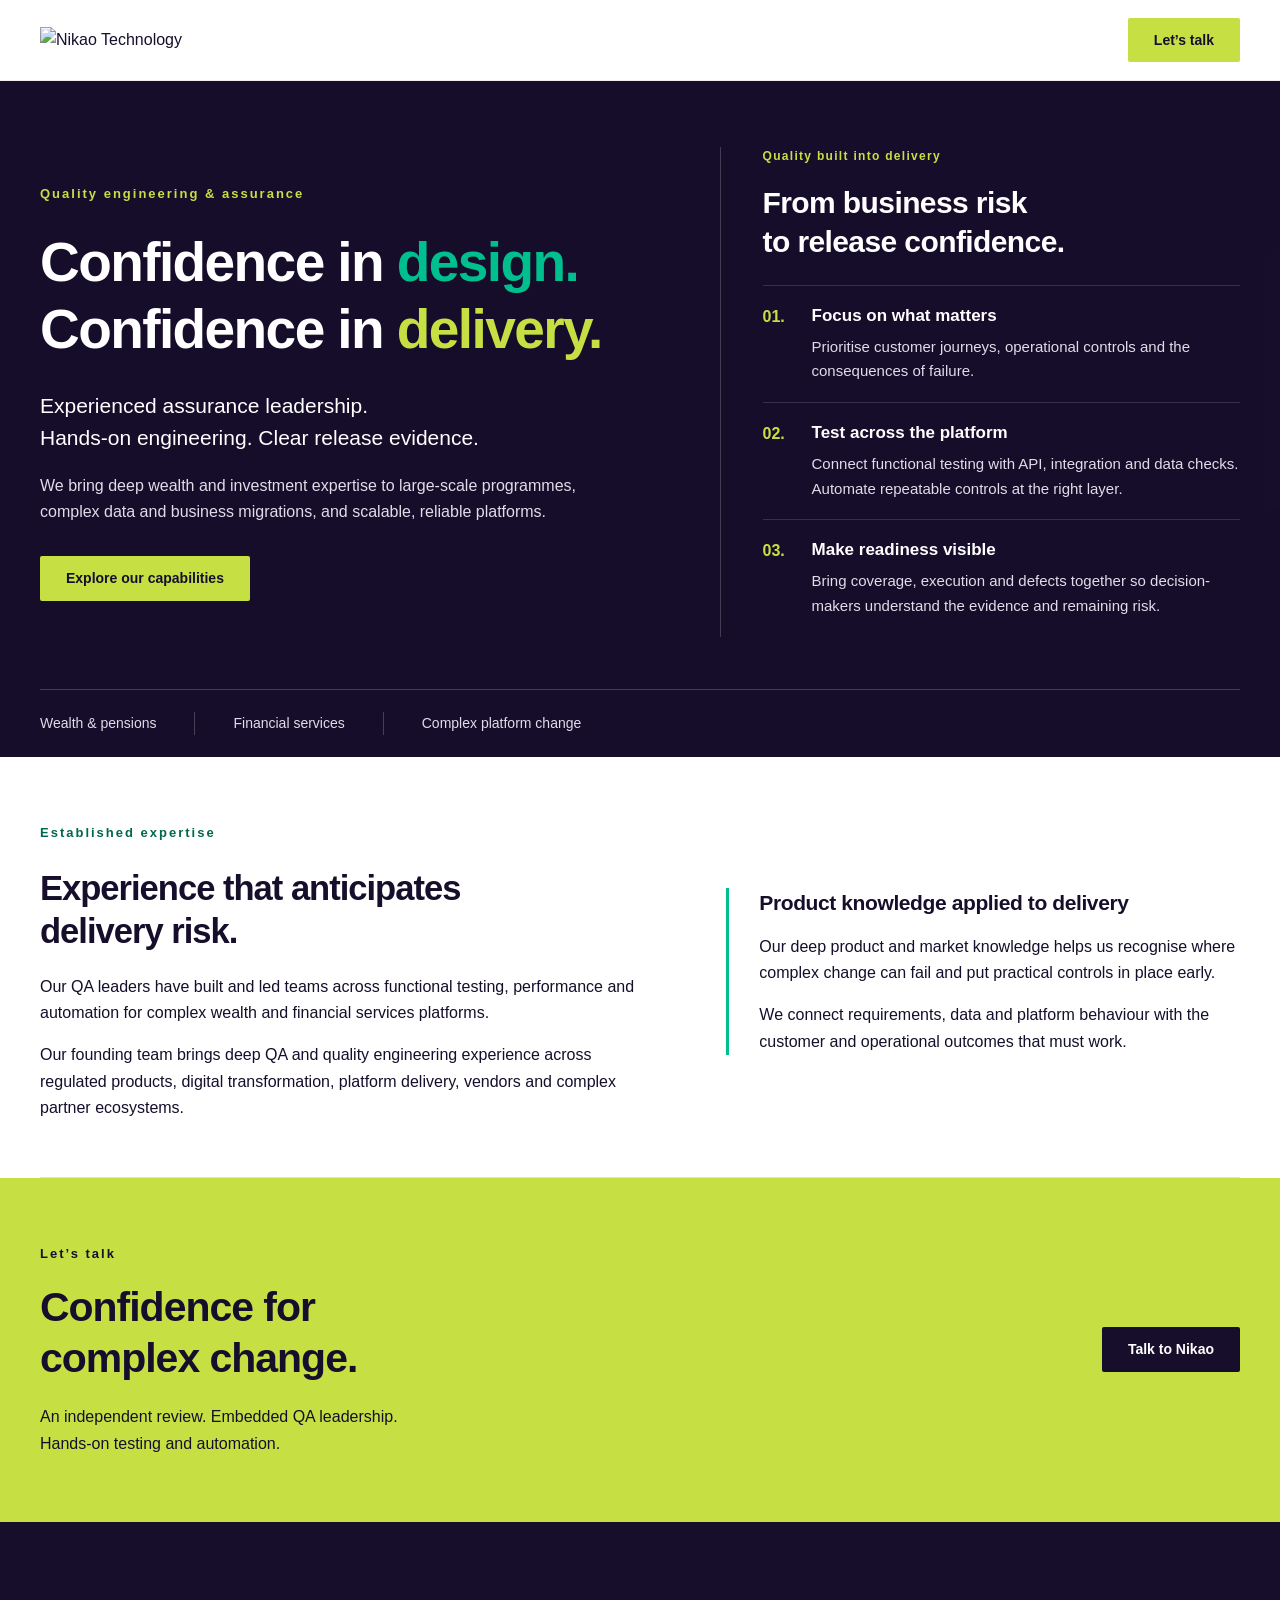
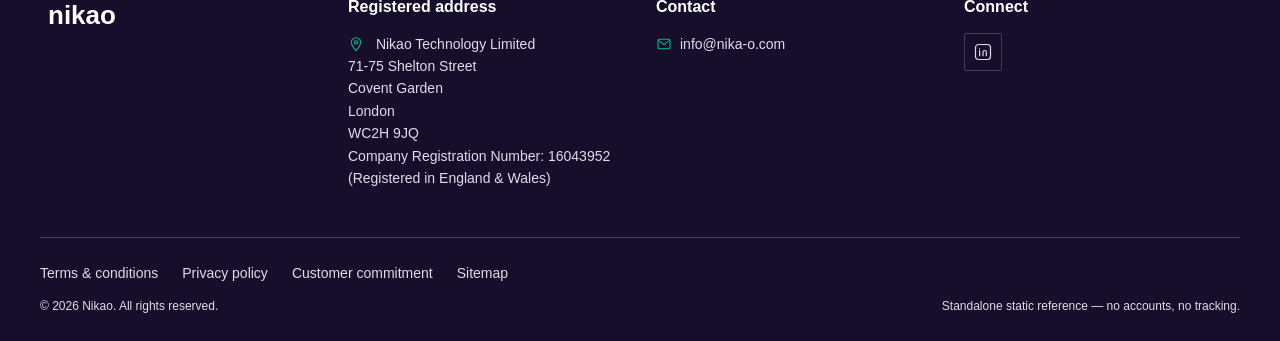
==== index.html @ b751957c "Merge founding-team-copy: reword the founding-team sentence Co-Authored-By: Claude Opus 5 (1M contex" ====
<!doctype html>
<html lang="en">
<head>
  <meta charset="utf-8">
  <meta name="viewport" content="width=device-width, initial-scale=1">
  <meta name="description" id="metaDescription" content="Hands-on quality engineering for complex change. Explore Nikao&rsquo;s assurance, testing, automation, integration and migration capabilities.">
  <title>Quality Engineering &amp; Assurance | Nikao Hub</title>
  <link rel="icon" type="image/svg+xml" href="data:image/svg+xml,%3Csvg xmlns='http://www.w3.org/2000/svg' viewBox='0 0 32 32'%3E%3Crect width='32' height='32' rx='5' fill='%23160e2b'/%3E%3Ctext x='7' y='24' font-size='27' font-family='sans-serif' font-weight='bold' fill='%23c6e044'%3En%3C/text%3E%3C/svg%3E">
  <link rel="stylesheet" href="styles.css">
</head>
<body>
  <a class="skip" href="#main">Skip to content</a>

  <header class="site-header">
    <div class="wrap header-inner">
      <a class="brand" href="#overview" data-nav-home aria-label="Nikao Hub home">
        <img src="assets/nikao-logo.svg" alt="Nikao Technology">
      </a>
      <div class="track-switcher" id="trackSwitcher" role="group" aria-label="Select a track"></div>
      <a class="button lime header-cta" href="https://nika-o.com/contact-us/" target="_blank" rel="noopener">Let&rsquo;s talk</a>
    </div>
  </header>

  <!-- PRIMARY TABS (purple, flows into the hero) -->
  <div class="tabbar tabbar-primary" id="primaryTabBar" hidden>
    <div class="wrap tabbar-scroll" id="primaryTabList" role="tablist" aria-label="Sections"></div>
  </div>

  <main id="main">

    <!-- ================= TESTING / OVERVIEW ================= -->
    <section class="tabpanel" id="panel-overview" role="tabpanel" aria-labelledby="tab-overview" data-track="testing" tabindex="-1">
      <div class="hero">
        <div class="wrap hero-grid">
          <div>
            <div class="eyebrow">Quality engineering &amp; assurance</div>
            <h1>Confidence in <span class="teal">design.</span><br>Confidence in <span class="green">delivery.</span></h1>
            <p class="lead">Experienced assurance leadership.<br>Hands-on engineering. Clear release evidence.</p>
            <p class="intro">We bring deep wealth and investment expertise to large-scale programmes, complex data and business migrations, and scalable, reliable platforms.</p>
            <button class="button lime" type="button" data-go-tab="capabilities">Explore our capabilities</button>
          </div>
          <aside class="hero-quality" aria-labelledby="quality-heading">
            <div class="eyebrow">Quality built into delivery</div>
            <h2 id="quality-heading">From business risk<br>to release confidence.</h2>
            <div class="quality-point">
              <span class="quality-number">01.</span>
              <div>
                <h3>Focus on what matters</h3>
                <p>Prioritise customer journeys, operational controls and the consequences of failure.</p>
              </div>
            </div>
            <div class="quality-point">
              <span class="quality-number">02.</span>
              <div>
                <h3>Test across the platform</h3>
                <p>Connect functional testing with API, integration and data checks. Automate repeatable controls at the right layer.</p>
              </div>
            </div>
            <div class="quality-point">
              <span class="quality-number">03.</span>
              <div>
                <h3>Make readiness visible</h3>
                <p>Bring coverage, execution and defects together so decision-makers understand the evidence and remaining risk.</p>
              </div>
            </div>
          </aside>
        </div>
        <div class="hero-bottom wrap">
          <span>Wealth &amp; pensions</span>
          <span>Financial services</span>
          <span>Complex platform change</span>
        </div>
      </div>

      <section class="experience wrap" aria-labelledby="experience-heading">
        <div>
          <div class="eyebrow">Established expertise</div>
          <h2 id="experience-heading">Experience that anticipates<br>delivery risk.</h2>
          <p>Our QA leaders have built and led teams across functional testing, performance and automation for complex wealth and financial services platforms.</p>
          <p>Our founding team brings deep QA and quality engineering experience across regulated products, digital transformation, platform delivery, vendors and complex partner ecosystems.</p>
        </div>
        <div class="experience-insight">
          <h3>Product knowledge applied to delivery</h3>
          <p>Our deep product and market knowledge helps us recognise where complex change can fail and put practical controls in place early.</p>
          <p>We connect requirements, data and platform behaviour with the customer and operational outcomes that must work.</p>
        </div>
      </section>
    </section>

    <!-- ================= TESTING / OUR CAPABILITIES ================= -->
    <section class="tabpanel" id="panel-capabilities" role="tabpanel" aria-labelledby="tab-capabilities" data-track="testing" tabindex="-1" hidden>
      <div class="hero compact">
        <div class="wrap">
          <div class="eyebrow">Our capabilities</div>
          <h1>Engineer confidence<br>into every change.</h1>
          <p class="lead">From shaping the strategy to proving the outcome, we bring the right expertise to the work that matters.</p>
        </div>
      </div>
      <div class="wrap section-pad">
        <div class="cards">
          <article>
            <span class="number">01.</span>
            <h3>Quality strategy &amp;<br>independent assurance</h3>
            <p>Bring clarity to coverage, ownership and release readiness. We define risk-led strategies and turn test evidence into a clear view of progress and remaining risk.</p>
            <p class="service-outcome"><span>Client value</span>Clearer release decisions, supported by evidence.</p>
            <details>
              <summary>What we deliver</summary>
              <ul>
                <li>Test strategy, maturity reviews and requirements traceability</li>
                <li>Supplier oversight and evidence assessment</li>
                <li>Quality gates, completion evidence and executive reporting</li>
              </ul>
            </details>
          </article>
          <article>
            <span class="number">02.</span>
            <h3>Functional &amp;<br>end-to-end testing</h3>
            <p>Validate the journeys that matter to customers, advisers and operations. Structured testing and exploration cover everyday behaviour, exceptions and dependencies.</p>
            <p class="service-outcome"><span>Client value</span>Confidence in complete customer and operational journeys.</p>
            <details>
              <summary>What we deliver</summary>
              <ul>
                <li>Business journey and scenario design</li>
                <li>Exploratory and regression testing</li>
                <li>Business acceptance support</li>
              </ul>
            </details>
          </article>
          <article>
            <span class="number">03.</span>
            <h3>Test automation &amp;<br>continuous quality</h3>
            <p>Build trusted, maintainable automation. We design layered frameworks and integrate repeatable checks into delivery pipelines, bringing feedback closer to the change.</p>
            <p class="service-outcome"><span>Client value</span>Reliable regression and earlier feedback on change.</p>
            <details>
              <summary>What we deliver</summary>
              <ul>
                <li>UI and API automation frameworks</li>
                <li>Existing-suite assessment and improvement</li>
                <li>CI/CD integration, coaching and handover</li>
              </ul>
            </details>
          </article>
          <article>
            <span class="number">04.</span>
            <h3>API, integration &amp;<br>data assurance</h3>
            <p>Follow the transaction beyond the screen. Validate interfaces, feeds, transformations and downstream outputs across connected platforms and services.</p>
            <p class="service-outcome"><span>Client value</span>Greater confidence in cross-system data and transactions.</p>
            <details>
              <summary>What we deliver</summary>
              <ul>
                <li>API and integration testing</li>
                <li>File and feed validation</li>
                <li>Data integrity, transformation and reconciliation checks</li>
              </ul>
            </details>
          </article>
          <article>
            <span class="number">05.</span>
            <h3>Migration &amp;<br>release assurance</h3>
            <p>Prove the migration progressively. Validate accurate, serviceable customer records, reconciled financial positions and working journeys, with evidence of readiness at each stage.</p>
            <p class="service-outcome"><span>Client value</span>Confidence in customer outcomes after the move.</p>
            <details>
              <summary>What we deliver</summary>
              <ul>
                <li>Migration strategy and traceable acceptance criteria</li>
                <li>Mapping, transformation and financial reconciliation checks</li>
                <li>End-to-end journeys and operational acceptance on migrated data</li>
                <li>Technical dry runs and full business dress rehearsals</li>
                <li>Production-scale, cutover and rollback evidence, followed by business verification</li>
              </ul>
            </details>
          </article>
          <article>
            <span class="number">06.</span>
            <h3>Performance &amp;<br>operational readiness</h3>
            <p>Understand how the platform behaves under pressure. Shape testing around business peaks, processing volumes and recovery needs alongside engineering and operational teams.</p>
            <p class="service-outcome"><span>Client value</span>Evidence of capacity and readiness for business peaks.</p>
            <details>
              <summary>What we deliver</summary>
              <ul>
                <li>Load, stress and batch-throughput testing at representative volumes</li>
                <li>Business workload and operational exception scenarios</li>
                <li>Recovery validation and cutover timing evidence</li>
              </ul>
            </details>
          </article>
        </div>
      </div>
    </section>

    <!-- ================= TESTING / HOW WE WORK ================= -->
    <section class="tabpanel" id="panel-approach" role="tabpanel" aria-labelledby="tab-approach" data-track="testing" tabindex="-1" hidden>
      <div class="hero compact">
        <div class="wrap">
          <div class="eyebrow">How we work</div>
          <h1>Close to the problem.<br>Committed to the outcome.</h1>
        </div>
      </div>
      <div class="wrap section-pad">
        <div class="pillars pillars-light">
          <div>
            <span>01.</span>
            <h3>Understand the challenge</h3>
            <p>Deep product and market knowledge connects discovery and design with critical journeys, delivery constraints and gaps in assurance.</p>
            <p class="delivery-result">A shared view of priorities, scope and ownership.</p>
          </div>
          <div>
            <span>02.</span>
            <h3>Beyond consulting</h3>
            <p>We combine solutions consulting with engineering expertise, from detailed analysis to hands-on testing and implementation. We stay close to the work through to outcomes.</p>
            <p class="delivery-result">Practical test assets, trusted automation and usable evidence.</p>
          </div>
          <div>
            <span>03.</span>
            <h3>Augment acceleration</h3>
            <p>We add the right expertise at the right stage, working alongside delivery teams and ecosystem partners. Coaching and practical support strengthen people, processes and platforms.</p>
            <p class="delivery-result">Documented workflows, coaching and lasting delivery capability.</p>
          </div>
        </div>
      </div>
    </section>

    <!-- ================= TESTING / AI & QUALITY ================= -->
    <section class="tabpanel" id="panel-ai" role="tabpanel" aria-labelledby="tab-ai" data-track="testing" tabindex="-1" hidden>
      <div class="hero compact">
        <div class="wrap">
          <div class="eyebrow">AI &amp; quality</div>
          <h1>Accelerate the work.<br>Keep the accountability.</h1>
          <p class="lead">Apply AI where it adds practical value, with human review and traceable evidence.</p>
        </div>
      </div>
      <div class="wrap ai section-pad">
        <div class="ai-heading">
          <div class="ai-assurance">
            <span class="small-label">Assurance for AI-enabled products</span>
            <h3>Evaluate the behaviour that matters.</h3>
            <p>Define scenarios for output quality, workflow behaviour, guardrails and failure handling, with clear acceptance criteria.</p>
          </div>
        </div>
        <div class="ai-steps">
          <div class="quality-point">
            <span class="quality-number">01.</span>
            <div>
              <h3>Identify useful applications</h3>
              <p>Focus AI assistance on time-consuming work: scenario design, automation development, maintenance and defect analysis.</p>
            </div>
          </div>
          <div class="quality-point">
            <span class="quality-number">02.</span>
            <div>
              <h3>Review before execution</h3>
              <p>Review findings and candidate journeys before creating scripts. Engineers check the outputs and retain ownership of quality decisions.</p>
            </div>
          </div>
          <div class="quality-point">
            <span class="quality-number">03.</span>
            <div>
              <h3>Measure the value</h3>
              <p>Assess time saved alongside rework, coverage and suite reliability. Use the evidence to decide where AI adds value.</p>
            </div>
          </div>
        </div>
      </div>
    </section>

    <!-- ================= GROWTH HUB (shared by all tracks) ================= -->
    <section class="tabpanel" id="panel-hub" role="tabpanel" aria-labelledby="tab-hub" tabindex="-1" hidden>
      <div class="tabbar tabbar-sub">
        <div class="wrap tabbar-scroll" id="hubTabList" role="tablist" aria-label="Growth Hub sections"></div>
      </div>

      <!-- HUB: OVERVIEW -->
      <div class="tabpanel hub-panel" id="hubpanel-home" role="tabpanel" aria-labelledby="hubtab-home" tabindex="-1">
        <div class="hero compact">
          <div class="wrap">
            <div class="eyebrow" id="homeEyebrow">QA growth hub</div>
            <h1 id="homeHeading">Confidence in testing, built one skill at a time.</h1>
            <p class="lead" id="homeLead">Every course, video and reference in this hub is pulled directly from Nikao's Complete QA &amp; Test Engineering Learning Roadmap — nothing added, nothing invented.</p>
          </div>
        </div>
        <div class="wrap section-pad">
          <div class="stats" id="stats"></div>
          <div class="page-header">
            <div>
              <div class="eyebrow">Start exploring</div>
              <h2>Learning categories</h2>
              <p>Choose an area to see its skills and the resources behind each one.</p>
            </div>
          </div>
          <div class="skill-grid" id="homeCategories"></div>
        </div>

        <section class="approach" id="homeValueSection">
          <div class="wrap">
            <div class="eyebrow">Why this exists</div>
            <h2>A single, honest map of where to learn testing — instead of forty open tabs.</h2>
            <div class="pillars">
              <div>
                <span>01.</span>
                <h3>Source-backed</h3>
                <p>Every resource traces back to the roadmap document — no filler links, no guesses.</p>
              </div>
              <div>
                <span>02.</span>
                <h3>Direct access</h3>
                <p>Cards open the real course, video or article in a new tab. No sign-up wall in the way.</p>
              </div>
              <div>
                <span>03.</span>
                <h3>Free &amp; premium, side by side</h3>
                <p>Every entry is labelled clearly, so you can choose based on budget, not guesswork.</p>
              </div>
            </div>
          </div>
        </section>
      </div>

      <!-- HUB: EXPLORE SKILLS -->
      <div class="tabpanel hub-panel" id="hubpanel-skills" role="tabpanel" aria-labelledby="hubtab-skills" tabindex="-1" hidden>
        <div class="hero compact">
          <div class="wrap">
            <div class="eyebrow">Skills catalogue</div>
            <h1>Explore skills</h1>
            <p class="lead" id="skillsLead">Discover the areas of testing that interest you. Choose a category, then open a skill to see its resources.</p>
          </div>
        </div>
        <div class="wrap section-pad">
          <div class="category-pills" id="categoryPills"></div>
          <div class="skill-grid" id="skillGrid"></div>
        </div>
      </div>

      <!-- HUB: SKILL DETAIL (reached from cards; not a sub-tab) -->
      <div class="tabpanel hub-panel" id="hubpanel-skillDetail" role="tabpanel" aria-labelledby="hubtab-skills" tabindex="-1" hidden>
        <div class="hero compact">
          <div class="wrap">
            <p class="breadcrumb"><button type="button" data-hub-tab="skills">&larr; Explore skills</button></p>
            <div class="eyebrow" id="skillDetailCategory">Category</div>
            <h1 id="skillDetailTitle">Skill name</h1>
            <p class="lead" id="skillDetailDescription"></p>
          </div>
        </div>
        <div class="wrap section-pad" id="skillDetailBody"></div>
      </div>

      <!-- HUB: LEARNING LIBRARY -->
      <div class="tabpanel hub-panel" id="hubpanel-library" role="tabpanel" aria-labelledby="hubtab-library" tabindex="-1" hidden>
        <div class="hero compact">
          <div class="wrap">
            <div class="eyebrow">Curated roadmap</div>
            <h1>Learning library</h1>
            <p class="lead" id="libraryLead">Search and filter all 60 verified courses, videos and references in one place.</p>
          </div>
        </div>
        <div class="wrap section-pad">
          <div class="toolbar">
            <input class="field" id="resourceSearch" type="search" placeholder="Search title, provider or skill" aria-label="Search resources">
            <select class="field" id="categoryFilter" aria-label="Filter by category"></select>
            <select class="field" id="typeFilter" aria-label="Filter by resource type">
              <option value="">All resource types</option>
              <option value="course">Courses</option>
              <option value="video">Videos</option>
              <option value="article">References</option>
            </select>
            <select class="field" id="costFilter" aria-label="Filter by cost">
              <option value="">Free and premium</option>
              <option value="free">Free only</option>
              <option value="premium">Premium only</option>
            </select>
          </div>
          <p class="results-line" id="resultsLine"></p>
          <div class="resource-grid" id="resourceGrid"></div>
        </div>
      </div>

      <!-- HUB: LEARNING PATHS -->
      <div class="tabpanel hub-panel" id="hubpanel-paths" role="tabpanel" aria-labelledby="hubtab-paths" tabindex="-1" hidden>
        <div class="hero compact">
          <div class="wrap">
            <div class="eyebrow" id="pathsEyebrow">Quick reference</div>
            <h1>Choose your learning path</h1>
            <p class="lead" id="pathsLead">Three experience-based routes, taken directly from the roadmap's quick-reference section.</p>
          </div>
        </div>
        <div class="wrap section-pad">
          <div class="path-grid" id="pathGrid"></div>
        </div>
      </div>

      <!-- HUB: CERTIFICATIONS -->
      <div class="tabpanel hub-panel" id="hubpanel-certifications" role="tabpanel" aria-labelledby="hubtab-certifications" tabindex="-1" hidden>
        <div class="hero compact">
          <div class="wrap">
            <div class="eyebrow" id="certsEyebrow">Researched, not guessed</div>
            <h1>Certifications worth pursuing</h1>
            <p class="lead" id="certsLead">One or two credentials per category, checked against official certifying-body sites (ISTQB, OffSec, EC-Council, Postman, ICAgile) rather than course marketplaces. Each links to the certifying body directly, not a training vendor.</p>
          </div>
        </div>
        <div class="wrap section-pad">
          <div id="certificationGroups"></div>
        </div>
      </div>

      <!-- HUB: PLATFORMS -->
      <div class="tabpanel hub-panel" id="hubpanel-platforms" role="tabpanel" aria-labelledby="hubtab-platforms" tabindex="-1" hidden>
        <div class="hero compact">
          <div class="wrap">
            <div class="eyebrow">Bonus</div>
            <h1>Comprehensive learning platforms</h1>
            <p class="lead">Broader platforms worth bookmarking, beyond any single skill.</p>
          </div>
        </div>
        <div class="wrap section-pad">
          <div class="section-label"><h3>Free platforms</h3></div>
          <div class="platform-grid" id="freePlatformGrid"></div>
          <div class="section-label" id="premiumPlatformLabel"><h3>Premium subscriptions</h3></div>
          <div class="platform-grid" id="premiumPlatformGrid"></div>
        </div>
      </div>
    </section>

    <!-- CONTACT BAND — showcase tabs only -->
    <section class="contact" id="contactBand">
      <div class="wrap contact-inner">
        <div>
          <div class="eyebrow">Let&rsquo;s talk</div>
          <h2>Confidence for<br>complex change.</h2>
          <p>An independent review. Embedded QA leadership.<br>Hands-on testing and automation.</p>
        </div>
        <a class="button purple" href="https://nika-o.com/contact-us/" target="_blank" rel="noopener">Talk to Nikao</a>
      </div>
    </section>
  </main>

  <footer class="site-footer">
    <div class="wrap">
      <div class="footer-grid">
        <div class="footer-col">
          <a class="brand" href="#overview" data-nav-home>
            <img src="assets/nikao-logomark.png" alt="">
            <span>nikao</span>
          </a>
        </div>
        <div class="footer-col">
          <h4 class="footer-heading">Registered address</h4>
          <p class="footer-address">
            <svg class="footer-icon" width="16" height="16" viewBox="0 0 24 24" fill="none" aria-hidden="true"><path d="M12 22s7-7.58 7-12.5A7 7 0 0 0 5 9.5C5 14.42 12 22 12 22Z" stroke="currentColor" stroke-width="1.6" stroke-linejoin="round"/><circle cx="12" cy="9.5" r="2.5" stroke="currentColor" stroke-width="1.6"/></svg>
            Nikao Technology Limited<br>
            71-75 Shelton Street<br>
            Covent Garden<br>
            London<br>
            WC2H 9JQ<br>
            Company Registration Number: 16043952<br>
            (Registered in England &amp; Wales)
          </p>
        </div>
        <div class="footer-col">
          <h4 class="footer-heading">Contact</h4>
          <a class="footer-contact-link" href="mailto:info@nika-o.com">
            <svg class="footer-icon" width="16" height="16" viewBox="0 0 24 24" fill="none" aria-hidden="true"><rect x="3" y="5" width="18" height="14" rx="2" stroke="currentColor" stroke-width="1.6"/><path d="m4 7 8 6 8-6" stroke="currentColor" stroke-width="1.6" stroke-linecap="round" stroke-linejoin="round"/></svg>
            info@nika-o.com
          </a>
        </div>
        <div class="footer-col">
          <h4 class="footer-heading">Connect</h4>
          <a class="footer-social-link" href="https://www.linkedin.com/company/nikao-technology/" target="_blank" rel="noopener noreferrer" aria-label="Nikao on LinkedIn">
            <svg width="18" height="18" viewBox="0 0 24 24" fill="none" aria-hidden="true"><rect x="2" y="2" width="20" height="20" rx="4" stroke="currentColor" stroke-width="1.6"/><path d="M7.5 10v7M7.5 7.5v.01M12 17v-4.5c0-1.4 1-2.5 2.25-2.5S16.5 11.1 16.5 12.5V17" stroke="currentColor" stroke-width="1.6" stroke-linecap="round"/></svg>
          </a>
        </div>
      </div>
      <div class="footer-bottom">
        <div class="footer-links-row">
          <a href="#">Terms &amp; conditions</a>
          <a href="#">Privacy policy</a>
          <a href="#">Customer commitment</a>
          <a href="#">Sitemap</a>
        </div>
        <div class="footer-meta-row">
          <span>&copy; 2026 Nikao. All rights reserved.</span>
          <span>Standalone static reference — no accounts, no tracking.</span>
        </div>
      </div>
    </div>
  </footer>

  <script src="roadmap-data.js"></script>
  <script src="app.js"></script>
</body>
</html>
---- styles.css ----
@font-face {
  font-family: 'Area';
  src: url('assets/fonts/area-regular.woff2') format('woff2');
  font-weight: 400; font-style: normal; font-display: swap;
}
@font-face {
  font-family: 'Area';
  src: url('assets/fonts/area-medium.woff2') format('woff2');
  font-weight: 500; font-style: normal; font-display: swap;
}
@font-face {
  font-family: 'Area';
  src: url('assets/fonts/area-semibold.woff2') format('woff2');
  font-weight: 600; font-style: normal; font-display: swap;
}
@font-face {
  font-family: 'Area';
  src: url('assets/fonts/area-bold.woff2') format('woff2');
  font-weight: 700; font-style: normal; font-display: swap;
}

/* ================= TOKENS ================= */
:root {
  --purple: #160e2b;
  --lime: #c6e044;
  --teal: #00bf8f;
  --blue: #0077b6;
  --pale: #effaff;
  --ink: #160e2b;

  /* #00684e, not teal: teal on white is 2.1:1 and fails AA */
  --green-ink: #00684e;
  /* --blue on its own tint is only 4.02:1; this darker blue is 5.17:1 */
  --blue-ink: #006699;

  --fg-1: #160e2b;
  --fg-2: #4a4459;
  --fg-inverse: #ffffff;
  --fg-inverse-muted: #e1dce9;

  --surface-page: #ffffff;
  --surface-muted: #f5f4f8;
  --surface-dark: #160e2b;
  --surface-card: #ffffff;

  --hairline: #160e2b20;
  --hairline-strong: #160e2b28;
  --hairline-inverse: #ffffff30;

  --container-max: 1320px;
  --radius: 2px;

  --space-1: 4px;  --space-2: 8px;  --space-3: 12px; --space-4: 16px;
  --space-5: 24px; --space-6: 32px; --space-7: 48px; --space-8: 72px;

  --text-caption: 12px;
  --text-body-sm: 15px;
  --text-body: 16px;
  --text-h3: 21px;

  --weight-regular: 400;
  --weight-medium: 500;
  --weight-semibold: 600;
  --weight-bold: 700;
}

/* ================= BASE ================= */
* { box-sizing: border-box; }
html { scroll-behavior: smooth; scroll-padding-top: 160px; }
body {
  margin: 0;
  font-family: "Area", area-normal, Arial, sans-serif;
  color: var(--ink);
  font-size: var(--text-body);
  line-height: 1.65;
  background: var(--surface-page);
  -webkit-font-smoothing: antialiased;
}
a { color: inherit; text-decoration: none; }
a:hover { text-decoration: underline; }
button { font: inherit; cursor: pointer; }
img { max-width: 100%; }
h1, h2, h3, h4, p { margin-top: 0; }
[hidden] { display: none !important; }

:focus-visible { outline: 3px solid var(--blue); outline-offset: 3px; }

.skip { position: absolute; top: -80px; left: 0; background: #fff; padding: 10px 16px; z-index: 100; font-weight: var(--weight-bold); }
.skip:focus { top: 0; }

.wrap { width: min(var(--container-max), calc(100% - 80px)); margin: 0 auto; }
.section-pad { padding-top: var(--space-8); padding-bottom: var(--space-8); }

/* ================= BUTTONS ================= */
.button, .action-button {
  display: inline-flex; align-items: center; justify-content: center; gap: var(--space-2);
  padding: 14px 26px; border-radius: var(--radius); border: none;
  font-weight: var(--weight-bold); font-size: 14px; line-height: 1.2;
  text-align: center;
  transition: background .2s, transform .2s;
}
.button:hover, .action-button:hover { text-decoration: none; transform: translateY(-2px); }
.button.lime, .action-button { background: var(--lime); color: var(--purple); }
.button.lime:hover, .action-button:hover { background: #d4eb69; }
.button.purple, .action-button.secondary { background: var(--purple); color: #fff; }
.button.purple:hover, .action-button.secondary:hover { background: #241740; }
.action-button.ghost {
  background: transparent; color: var(--fg-1); border: 1px solid var(--hairline-strong);
}
.action-button.ghost:hover { background: var(--surface-muted); }
.action-button.small { padding: 10px 18px; font-size: 13px; }
.action-button[disabled] { opacity: .5; pointer-events: none; }
.hero .action-button.ghost { color: #fff; border-color: var(--hairline-inverse); }
.hero .action-button.ghost:hover { background: #ffffff18; }

/* ================= HEADER ================= */
.site-header {
  background: #fff; position: sticky; top: 0; z-index: 30;
  border-bottom: 1px solid #160e2b12;
}
.header-inner { display: flex; align-items: center; gap: var(--space-5); min-height: 80px; }
.brand { display: flex; align-items: center; gap: var(--space-2); flex-shrink: 0; }
.brand:hover { text-decoration: none; }
.site-header .brand img { height: 26px; width: auto; display: block; }
.header-cta { margin-left: auto; flex-shrink: 0; }

/* Track switcher — square, header-level */
.track-switcher { display: flex; align-items: center; gap: var(--space-2); overflow-x: auto; scrollbar-width: none; }
.track-switcher::-webkit-scrollbar { display: none; }
.track-pill {
  background: #fff; border: 1px solid var(--hairline-strong); color: var(--fg-1);
  padding: 8px 16px; border-radius: var(--radius);
  font-size: 14px; font-weight: var(--weight-semibold); white-space: nowrap;
  transition: background .2s, color .2s, border-color .2s;
}
.track-pill:hover { background: var(--surface-muted); }
.track-pill.active { background: var(--purple); color: #fff; border-color: var(--purple); }
.track-pill.disabled {
  background: transparent; border-style: dashed; color: #5c5670;
  cursor: not-allowed; font-weight: var(--weight-regular);
}
.track-pill.disabled:hover { background: transparent; }

/* ================= TAB BARS ================= */
.tabbar { position: relative; }
.tabbar-scroll {
  display: flex; align-items: stretch; gap: var(--space-5);
  overflow-x: auto; scroll-snap-type: x proximity;
  scrollbar-width: none; -ms-overflow-style: none;
}
.tabbar-scroll::-webkit-scrollbar { display: none; }
.tab {
  scroll-snap-align: start; flex-shrink: 0;
  background: none; border: none; padding: 18px 2px;
  font-size: 15px; font-weight: var(--weight-bold); white-space: nowrap;
  border-bottom: 3px solid transparent;
  transition: color .2s, border-color .2s;
}

/* Primary bar: purple, flows into the hero */
.tabbar-primary { background: var(--purple); }
.tabbar-primary .tab { color: #cfc9db; }
.tabbar-primary .tab:hover { color: #fff; }
.tabbar-primary .tab[aria-selected="true"] { color: #fff; border-bottom-color: var(--lime); }
.tabbar-primary .tab:focus-visible { outline-offset: -3px; }

/* Sub bar: pale, smaller */
.tabbar-sub { background: var(--pale); border-bottom: 1px solid var(--hairline); }
.tabbar-sub .tab { color: #46405a; font-size: 14px; padding: 14px 2px; }
.tabbar-sub .tab:hover { color: var(--purple); }
.tabbar-sub .tab[aria-selected="true"] { color: var(--purple); border-bottom-color: var(--teal); }
.tabbar-sub .tab:focus-visible { outline-offset: -3px; }

/* Edge fade hint when the strip scrolls */
.tabbar::after {
  content: ""; position: absolute; top: 0; right: 0; bottom: 0; width: 42px;
  pointer-events: none; opacity: 0; transition: opacity .2s;
}
.tabbar.is-scrollable::after { opacity: 1; }
.tabbar-primary::after { background: linear-gradient(to right, #160e2b00, var(--purple)); }
.tabbar-sub::after { background: linear-gradient(to right, #effaff00, var(--pale)); }

/* ================= PANEL MOTION ================= */
.tabpanel:focus { outline: none; }
.tabpanel.is-entering { animation: panelIn .2s ease-out both; }
@keyframes panelIn {
  from { opacity: 0; transform: translateY(8px); }
  to   { opacity: 1; transform: none; }
}

/* ================= HERO / BANNERS ================= */
.hero {
  position: relative; overflow: hidden;
  background: var(--surface-dark); color: var(--fg-inverse);
  background-image: url('assets/pattern.png');
  background-size: cover; background-position: center;
  padding: 66px 0 0;
}
.hero::before {
  content: ""; position: absolute; inset: 0;
  background: rgba(22,14,43,.55); pointer-events: none;
}
.hero > * { position: relative; }
.hero.compact { padding: var(--space-8) 0; }
.hero.compact h1 { margin-bottom: var(--space-4); }
.hero.compact .lead { margin-bottom: 0; }

.eyebrow {
  font-size: 13px; font-weight: var(--weight-bold); letter-spacing: 2px;
  margin-bottom: 24px; color: var(--green-ink);
}
.hero .eyebrow, .approach .eyebrow, .contact .eyebrow { color: var(--lime); }
.contact .eyebrow { color: var(--purple); }

h1 {
  font-size: clamp(2.3rem, 4.3vw, 3.5rem); line-height: 1.23;
  letter-spacing: -1.6px; margin-bottom: 26px; font-weight: var(--weight-bold);
}
h2 {
  font-size: clamp(2rem, 3.2vw, 2.75rem); line-height: 1.25;
  letter-spacing: -1px; font-weight: var(--weight-bold); margin-bottom: 20px;
}
h3 { font-size: var(--text-h3); line-height: 1.4; letter-spacing: -.4px; font-weight: var(--weight-bold); margin-bottom: 18px; }
.teal { color: var(--teal); }
.green { color: var(--lime); }

.hero-grid { display: grid; grid-template-columns: 1.2fr 1fr; gap: 55px; align-items: center; }
.lead { font-size: 21px; line-height: 1.55; margin-bottom: 18px; }
.intro { color: var(--fg-inverse-muted); max-width: 550px; margin-bottom: 30px; }

.hero-quality { border-left: 1px solid var(--hairline-inverse); padding-left: 42px; }
.hero-quality .eyebrow { font-size: 12px; letter-spacing: 1.3px; margin-bottom: 16px; }
.hero-quality h2 { font-size: 30px; line-height: 1.3; margin-bottom: 24px; letter-spacing: -.6px; }
.quality-point { display: grid; grid-template-columns: 34px 1fr; gap: 15px; padding: 18px 0; border-top: 1px solid #ffffff25; }
.quality-number { color: var(--lime); font-size: 16px; font-weight: var(--weight-bold); }
.quality-point h3 { font-size: 17px; letter-spacing: 0; margin-bottom: 7px; }
.quality-point p { font-size: var(--text-body-sm); line-height: 1.65; color: var(--fg-inverse-muted); margin-bottom: 0; }

.hero-bottom {
  display: flex; gap: 38px; border-top: 1px solid var(--hairline-inverse);
  margin-top: 52px; padding-top: 22px; padding-bottom: 22px;
  font-size: 14px; color: var(--fg-inverse-muted);
}
.hero-bottom span + span { border-left: 1px solid #ffffff35; padding-left: 38px; }

.breadcrumb { font-size: var(--text-body-sm); color: var(--fg-inverse-muted); margin-bottom: var(--space-3); }
.breadcrumb button { background: none; border: none; color: inherit; padding: 0; text-decoration: underline; }
.breadcrumb button:hover { color: #fff; }

/* ================= EXPERIENCE ================= */
.experience {
  display: grid; grid-template-columns: 1.2fr 1fr; gap: 70px;
  padding-top: 65px; padding-bottom: 55px; border-bottom: 1px solid var(--hairline);
}
.experience h2 { font-size: clamp(1.8rem, 2.7vw, 2.3rem); }
.experience p { font-size: var(--text-body); margin-bottom: 16px; }
.experience p:last-child { margin-bottom: 0; }
.experience-insight { border-left: 3px solid var(--teal); padding-left: 30px; align-self: center; }
.experience-insight h3 { font-size: var(--text-h3); margin-bottom: 16px; }

/* ================= CAPABILITY CARDS ================= */
.cards { display: grid; grid-template-columns: repeat(3, 1fr); gap: 24px; }
.cards article {
  background: var(--pale); padding: 30px; display: flex; flex-direction: column;
  border-top: 3px solid var(--purple); border-radius: var(--radius);
}
.number { font-size: 28px; color: var(--blue); font-weight: var(--weight-bold); margin-bottom: 22px; }
.cards p { font-size: var(--text-body-sm); margin-bottom: 24px; }
.cards .service-outcome {
  margin-top: auto; padding-top: 14px; border-top: 1px solid var(--hairline);
  font-size: 14px; font-weight: var(--weight-semibold); line-height: 1.55; margin-bottom: 20px;
}
.service-outcome span { display: block; color: var(--green-ink); font-size: 12px; letter-spacing: .7px; margin-bottom: 6px; }

details { margin-top: auto; border-top: 1px solid var(--hairline-strong); padding-top: 16px; }
.cards details { margin-top: 0; }
summary {
  font-size: 14px; font-weight: var(--weight-bold); cursor: pointer; list-style: none;
  display: flex; align-items: center; justify-content: space-between;
}
summary::-webkit-details-marker { display: none; }
summary:after { content: '+'; font-size: 22px; font-weight: var(--weight-regular); }
details[open] summary:after { content: '−'; }
details ul { padding-left: 18px; margin-bottom: 0; font-size: 14px; }
details li { margin: 8px 0; }

/* ================= APPROACH / PURPLE BAND ================= */
.approach { background: var(--purple); color: #fff; padding: 78px 0; }
.approach h2 { max-width: 28ch; }
.pillars { display: grid; grid-template-columns: repeat(3, 1fr); gap: 46px; margin-top: 46px; }
.pillars > div { border-top: 1px solid #ffffff40; padding-top: 20px; }
.pillars span { display: block; color: var(--lime); margin-bottom: 14px; font-size: 14px; font-weight: var(--weight-bold); }
.pillars p { color: var(--fg-inverse-muted); margin-bottom: 0; font-size: var(--text-body-sm); }
.pillars .delivery-result { color: var(--lime); font-size: 14px; margin-top: 18px; line-height: 1.6; }

/* Light-background pillars, used by the How we work tab. Same specificity as
   the rules above, so source order decides; the purple .approach band in the
   hub Overview keeps the original treatment. */
.pillars-light { margin-top: 0; }
.pillars-light > div { border-top: 1px solid rgba(22,14,43,.15); }
.pillars-light span { color: var(--green-ink); }
.pillars-light p { color: var(--ink); }
.pillars-light .delivery-result { color: var(--green-ink); font-weight: var(--weight-semibold); }

/* ================= AI ================= */
.ai { display: grid; grid-template-columns: 1fr 1fr; gap: 80px; }
.ai-heading p { max-width: 370px; }
.small-label { display: block; font-size: 12px; letter-spacing: 1px; font-weight: var(--weight-bold); color: var(--green-ink); margin-bottom: 12px; }
.ai-assurance { border-left: 3px solid var(--teal); padding-left: 30px; }
.ai-assurance h3 { font-size: 19px; margin-bottom: 12px; }
.ai-assurance p { font-size: var(--text-body-sm); margin-bottom: 0; }
.ai-steps .quality-point { border-top-color: var(--hairline-strong); padding: 22px 0; }
.ai-steps .quality-number { color: var(--green-ink); }
.ai-steps .quality-point h3 { font-size: 19px; }
.ai-steps .quality-point p { color: var(--purple); font-size: var(--text-body); }
.ai-steps .quality-point:first-child { padding-top: 0; border-top: 0; }

/* ================= CONTACT ================= */
.contact { background: var(--lime); padding: 65px 0; }
.contact-inner { display: flex; align-items: center; justify-content: space-between; gap: 40px; }
.contact p { margin-bottom: 0; }
.contact .eyebrow { margin-bottom: 18px; }

/* ================= HUB: SHARED ================= */
.page-header { display: flex; justify-content: space-between; align-items: flex-end; gap: var(--space-6); margin: var(--space-8) 0 var(--space-5); }
.page-header p { margin-bottom: 0; color: var(--fg-2); }
.section-label { display: flex; align-items: center; gap: var(--space-3); margin: var(--space-7) 0 var(--space-5); }
.section-label h3 { font-size: var(--text-h3); margin-bottom: 0; }
.step-badge {
  display: inline-flex; align-items: center; justify-content: center;
  min-width: 30px; height: 30px; border-radius: var(--radius);
  background: var(--purple); color: #fff; font-weight: var(--weight-bold); font-size: 14px;
}

/* Stats */
.stats { display: grid; grid-template-columns: repeat(4, 1fr); gap: var(--space-4); }
.stat-card {
  background: var(--pale); border-top: 3px solid var(--blue); border-radius: var(--radius);
  padding: var(--space-5); display: flex; flex-direction: column; gap: var(--space-1);
}
.stat-card strong { font-size: 36px; font-weight: var(--weight-bold); line-height: 1.1; letter-spacing: -1px; }
.stat-card span { font-size: 14px; color: var(--fg-2); }

/* Skill / category cards */
.skill-grid { display: grid; grid-template-columns: repeat(4, 1fr); gap: var(--space-5); }
.skill-card {
  background: var(--pale); border-radius: var(--radius); border-top: 3px solid var(--purple);
  padding: var(--space-5); display: flex; flex-direction: column; gap: var(--space-3);
  transition: transform .2s;
}
.skill-card:hover { transform: translateY(-2px); cursor: pointer; }
.skill-card[data-accent="ocean"] { border-top-color: var(--blue); }
.skill-card[data-accent="teal"]  { border-top-color: var(--teal); }
.skill-card[data-accent="lime"]  { border-top-color: var(--lime); }
.card-kicker { font-size: 22px; font-weight: var(--weight-bold); color: var(--blue); line-height: 1; }
.skill-card h3 { font-size: 19px; margin-bottom: 0; }
.skill-card p { font-size: 14px; flex: 1; margin-bottom: 0; color: var(--fg-2); }
.card-link { font-size: 14px; font-weight: var(--weight-bold); color: var(--green-ink); }
button.card-link { background: none; border: none; padding: 0; text-align: left; }

/* Category pills */
.category-pills { display: flex; flex-wrap: wrap; gap: var(--space-2); margin-bottom: var(--space-6); }
.pill {
  background: #fff; border: 1px solid var(--hairline-strong); color: var(--fg-1);
  padding: 9px 16px; border-radius: var(--radius); font-size: 14px; font-weight: var(--weight-semibold);
  transition: background .2s, color .2s, border-color .2s;
}
.pill:hover { background: var(--surface-muted); }
.pill.active { background: var(--purple); color: #fff; border-color: var(--purple); }

/* Toolbar / filters */
.toolbar { display: flex; flex-wrap: wrap; gap: var(--space-3); margin-bottom: var(--space-4); }
.field {
  border: 1px solid var(--hairline-strong); border-radius: var(--radius);
  padding: 11px 14px; font-size: 14px; font-family: inherit; background: #fff; color: var(--fg-1);
}
.field:focus { border-color: var(--blue); }
#resourceSearch { flex: 1 1 240px; min-width: 200px; }
.results-line { font-size: 14px; color: var(--fg-2); margin-bottom: var(--space-5); }

/* Resource cards */
.resource-grid { display: grid; grid-template-columns: repeat(4, 1fr); gap: var(--space-5); }
.resource-card {
  background: var(--pale); border-top: 3px solid var(--blue); border-radius: var(--radius);
  padding: var(--space-5); display: flex; flex-direction: column; gap: var(--space-2);
}
.badges { display: flex; gap: var(--space-2); flex-wrap: wrap; }
.badge {
  display: inline-flex; align-items: center; border-radius: var(--radius);
  padding: 4px 10px; font-size: 11px; font-weight: var(--weight-bold);
  letter-spacing: .6px; border: 1px solid var(--hairline-strong); color: var(--fg-2); background: #fff;
}
.badge.free { background: #00bf8f1f; color: var(--green-ink); border-color: transparent; }
.badge.premium { background: #0077b61a; color: var(--blue-ink); border-color: transparent; }
.badge.level { background: #160e2b0f; color: var(--purple); border-color: transparent; }
.badge.mandatory { background: #c83c281f; color: #a8321f; border-color: transparent; }
button.badge { cursor: pointer; }
button.badge:hover { border-color: var(--blue); color: var(--blue); }
.resource-card h3 { font-size: 17px; margin-bottom: 0; }
.resource-card .provider { font-size: 14px; color: var(--green-ink); font-weight: var(--weight-bold); }
.resource-card .meta-line { font-size: var(--text-caption); color: var(--fg-2); margin-top: auto; margin-bottom: 0; }
.resource-actions { display: flex; flex-wrap: wrap; gap: var(--space-3); margin-top: var(--space-3); }

/* Learning paths */
.path-grid { display: grid; grid-template-columns: repeat(3, 1fr); gap: var(--space-5); }
.path-card { background: var(--purple); color: #fff; border-radius: var(--radius); border-top: 3px solid var(--lime); padding: var(--space-6); }
.path-card h3 { font-size: 22px; margin-bottom: var(--space-5); }
.path-card .badge { background: none; border-color: var(--hairline-inverse); color: var(--fg-inverse-muted); }
.path-card .badge:hover { color: #fff; border-color: #fff; }
.path-empty { font-size: 14px; color: var(--fg-inverse-muted); }
.path-step { display: grid; grid-template-columns: 30px 1fr; gap: var(--space-3); padding: var(--space-4) 0; border-top: 1px solid #ffffff25; }
.path-step:first-of-type { border-top: 0; padding-top: 0; }
.step-number { color: var(--lime); font-weight: var(--weight-bold); font-size: 15px; }
.path-step strong { display: block; font-size: 16px; margin-bottom: var(--space-1); }
.path-step p { color: var(--fg-inverse-muted); font-size: 14px; margin: 0 0 var(--space-2); }
.path-card .card-link { color: var(--lime); display: inline-block; margin-top: var(--space-1); }

/* Certifications */
.cert-group-header { display: flex; align-items: center; gap: var(--space-3); margin: var(--space-7) 0 var(--space-5); }
.cert-group-header h3 { margin-bottom: 0; }
.cert-grid { display: grid; grid-template-columns: repeat(3, 1fr); gap: var(--space-5); }
.cert-card {
  background: var(--pale); border-top: 3px solid var(--purple); border-radius: var(--radius);
  padding: var(--space-5); display: flex; flex-direction: column; gap: var(--space-2);
}
.cert-card[data-accent="ocean"] { border-top-color: var(--blue); }
.cert-card[data-accent="teal"]  { border-top-color: var(--teal); }
.cert-card[data-accent="lime"]  { border-top-color: var(--lime); }
.cert-card h4 { font-size: 18px; font-weight: var(--weight-bold); line-height: 1.35; margin-bottom: 0; }
.cert-card .provider { font-size: 14px; color: var(--green-ink); font-weight: var(--weight-bold); }
.cert-card p { font-size: 14px; color: var(--fg-2); margin-bottom: 0; }
.cert-level { align-self: flex-start; }
.skill-tags { margin-top: var(--space-2); }

/* Platforms */
.platform-grid { display: grid; grid-template-columns: repeat(4, 1fr); gap: var(--space-4); }
.platform-card {
  background: var(--pale); border-top: 3px solid var(--teal); border-radius: var(--radius);
  padding: var(--space-5); display: flex; flex-direction: column; gap: var(--space-2);
}
.platform-card h3 { font-size: 18px; margin-bottom: 0; }
.platform-card p { font-size: 14px; color: var(--fg-2); flex: 1; margin-bottom: 0; }
.platform-card .cost { font-size: var(--text-caption); font-weight: var(--weight-bold); color: var(--green-ink); letter-spacing: .6px; }

.empty-state {
  grid-column: 1 / -1; text-align: center; padding: var(--space-8) var(--space-5);
  background: var(--pale); border-radius: var(--radius); border-top: 3px solid var(--hairline-strong);
}
.empty-state h3 { margin-bottom: var(--space-2); }
.empty-state p { margin-bottom: 0; color: var(--fg-2); }

/* ================= FOOTER ================= */
.site-footer { background: var(--purple); color: var(--fg-inverse-muted); padding: var(--space-8) 0 var(--space-5); }
.footer-grid { display: grid; grid-template-columns: repeat(4, 1fr); gap: var(--space-6); }
.site-footer .brand img { height: 32px; width: auto; }
.site-footer .brand span { font-size: 26px; color: #fff; font-weight: var(--weight-bold); }
.footer-heading { color: #fff; font-size: 16px; font-weight: var(--weight-bold); margin: 0 0 var(--space-3); }
.footer-address { color: var(--fg-inverse-muted); font-size: 14px; line-height: 1.6; margin-bottom: 0; }
.footer-icon { color: var(--teal); vertical-align: -3px; margin-right: var(--space-2); }
.footer-contact-link { display: inline-flex; align-items: center; color: var(--fg-inverse-muted); font-size: 14px; }
.footer-contact-link:hover { color: #fff; }
.footer-social-link {
  display: inline-flex; align-items: center; justify-content: center; width: 38px; height: 38px;
  border: 1px solid var(--hairline-inverse); border-radius: var(--radius); color: var(--fg-inverse-muted);
}
.footer-social-link:hover { color: #fff; border-color: #fff; }
.footer-bottom { border-top: 1px solid var(--hairline-inverse); margin-top: var(--space-7); padding-top: var(--space-5); }
.footer-links-row { display: flex; flex-wrap: wrap; gap: var(--space-5); font-size: 14px; margin-bottom: var(--space-3); }
.footer-links-row a:hover { color: #fff; }
.footer-meta-row { display: flex; flex-wrap: wrap; justify-content: space-between; gap: var(--space-3); font-size: var(--text-caption); }

/* ================= RESPONSIVE ================= */
@media (max-width: 1200px) {
  .skill-grid, .resource-grid, .platform-grid { grid-template-columns: repeat(3, 1fr); }
}
@media (max-width: 950px) {
  .wrap { width: calc(100% - 48px); }
  .hero-grid { gap: 24px; }
  .cards { grid-template-columns: repeat(2, 1fr); }
  .ai { gap: 40px; }
  .pillars { gap: 25px; }
  .skill-grid, .resource-grid, .platform-grid, .cert-grid, .path-grid { grid-template-columns: repeat(2, 1fr); }
  .stats { grid-template-columns: repeat(2, 1fr); }
  .footer-grid { grid-template-columns: repeat(2, 1fr); }
  .experience { gap: 36px; }
}
@media (max-width: 700px) {
  /* Mobile pins exactly one element: the bar you navigate with. The header
     scrolls away so the viewport isn't eaten by chrome on a small screen.
     JS refines scroll-padding-top to the pinned bar's real height + 8px. */
  html { scroll-padding-top: 64px; }
  .site-header { position: static; }
  .tabbar-primary { position: sticky; top: 0; z-index: 30; }
  /* Engineering has no primary bar, so the hub strip is the navigation. */
  #primaryTabBar[hidden] ~ #main .tabbar-sub { position: sticky; top: 0; z-index: 25; }
  .wrap { width: calc(100% - 40px); }
  /* Logo + CTA on row one, the full track switcher on row two, so every
     track stays visible instead of hiding in a scrolled strip. */
  .header-inner { min-height: 64px; gap: var(--space-3); flex-wrap: wrap; padding-top: 10px; }
  .site-header .brand img { height: 20px; }
  .header-cta { padding: 11px 16px; font-size: 13px; }
  .track-switcher { order: 3; width: 100%; padding-bottom: 10px; }
  .track-pill { padding: 7px 12px; font-size: 13px; }
  .tab { font-size: 14px; padding: 15px 2px; }
  .tabbar-scroll { gap: var(--space-4); }

  .hero { padding-top: 42px; }
  .hero.compact { padding: var(--space-7) 0; }
  .hero-grid { grid-template-columns: 1fr; }
  .hero-quality { border-left: 0; padding-left: 0; margin-top: 20px; }
  .hero-quality h2 { font-size: 28px; }
  .quality-point p { font-size: var(--text-body); }
  .hero-bottom { gap: 12px; flex-wrap: wrap; margin-top: 35px; font-size: 12px; }
  .hero-bottom span + span { padding-left: 12px; }
  .eyebrow { font-size: 12px; letter-spacing: 1.3px; }
  h1 { letter-spacing: -1px; }
  .lead { font-size: 19px; }

  .section-pad { padding-top: 55px; padding-bottom: 55px; }
  .cards { grid-template-columns: 1fr; gap: 18px; }
  .cards article { padding: 26px; }
  .cards p, .pillars p, .ai-steps .quality-point p { font-size: var(--text-body); }
  .cards .service-outcome { font-size: var(--text-body-sm); }
  .pillars { grid-template-columns: 1fr; gap: 28px; margin-top: 30px; }
  .pillars-light { margin-top: 0; }
  .pillars .delivery-result { font-size: var(--text-body-sm); }
  .approach { padding: 55px 0; }
  .ai { grid-template-columns: 1fr; gap: 22px; }
  .ai-assurance { padding-left: 22px; }
  .ai-assurance p { font-size: var(--text-body); }
  .experience { grid-template-columns: 1fr; gap: 28px; padding-top: 45px; padding-bottom: 40px; }
  .experience-insight { padding-left: 22px; }
  .contact { padding: 50px 0; }
  .contact-inner { display: block; }
  .contact .button { margin-top: 28px; }

  .skill-grid, .resource-grid, .platform-grid, .cert-grid, .path-grid { grid-template-columns: 1fr; }
  .stats { grid-template-columns: repeat(2, 1fr); }
  .page-header { flex-direction: column; align-items: flex-start; }
  .footer-grid { grid-template-columns: 1fr; }
  .footer-meta-row { flex-direction: column; }
}

@media (prefers-reduced-motion: reduce) {
  html { scroll-behavior: auto; }
  .button, .action-button, .skill-card { transition: none; }
  .button:hover, .action-button:hover, .skill-card:hover { transform: none; }
  .tabpanel.is-entering { animation: none; }
}
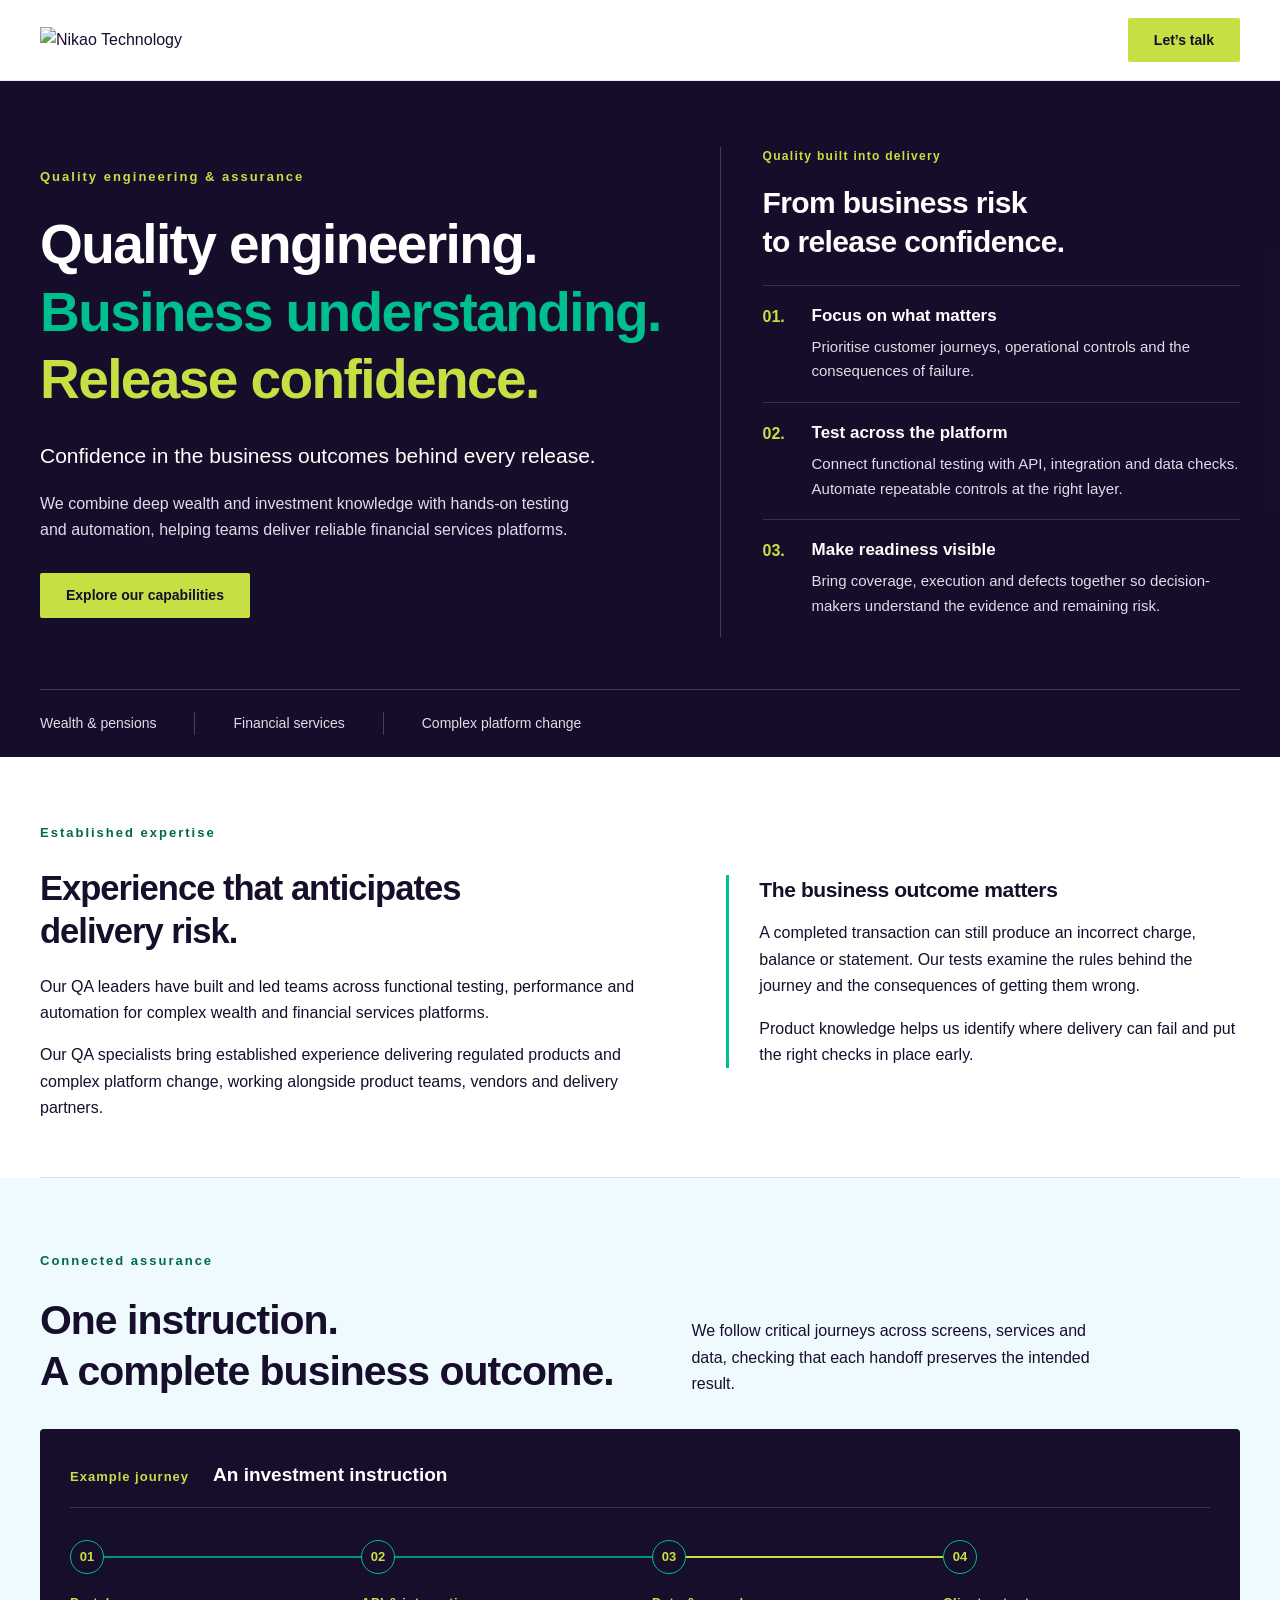
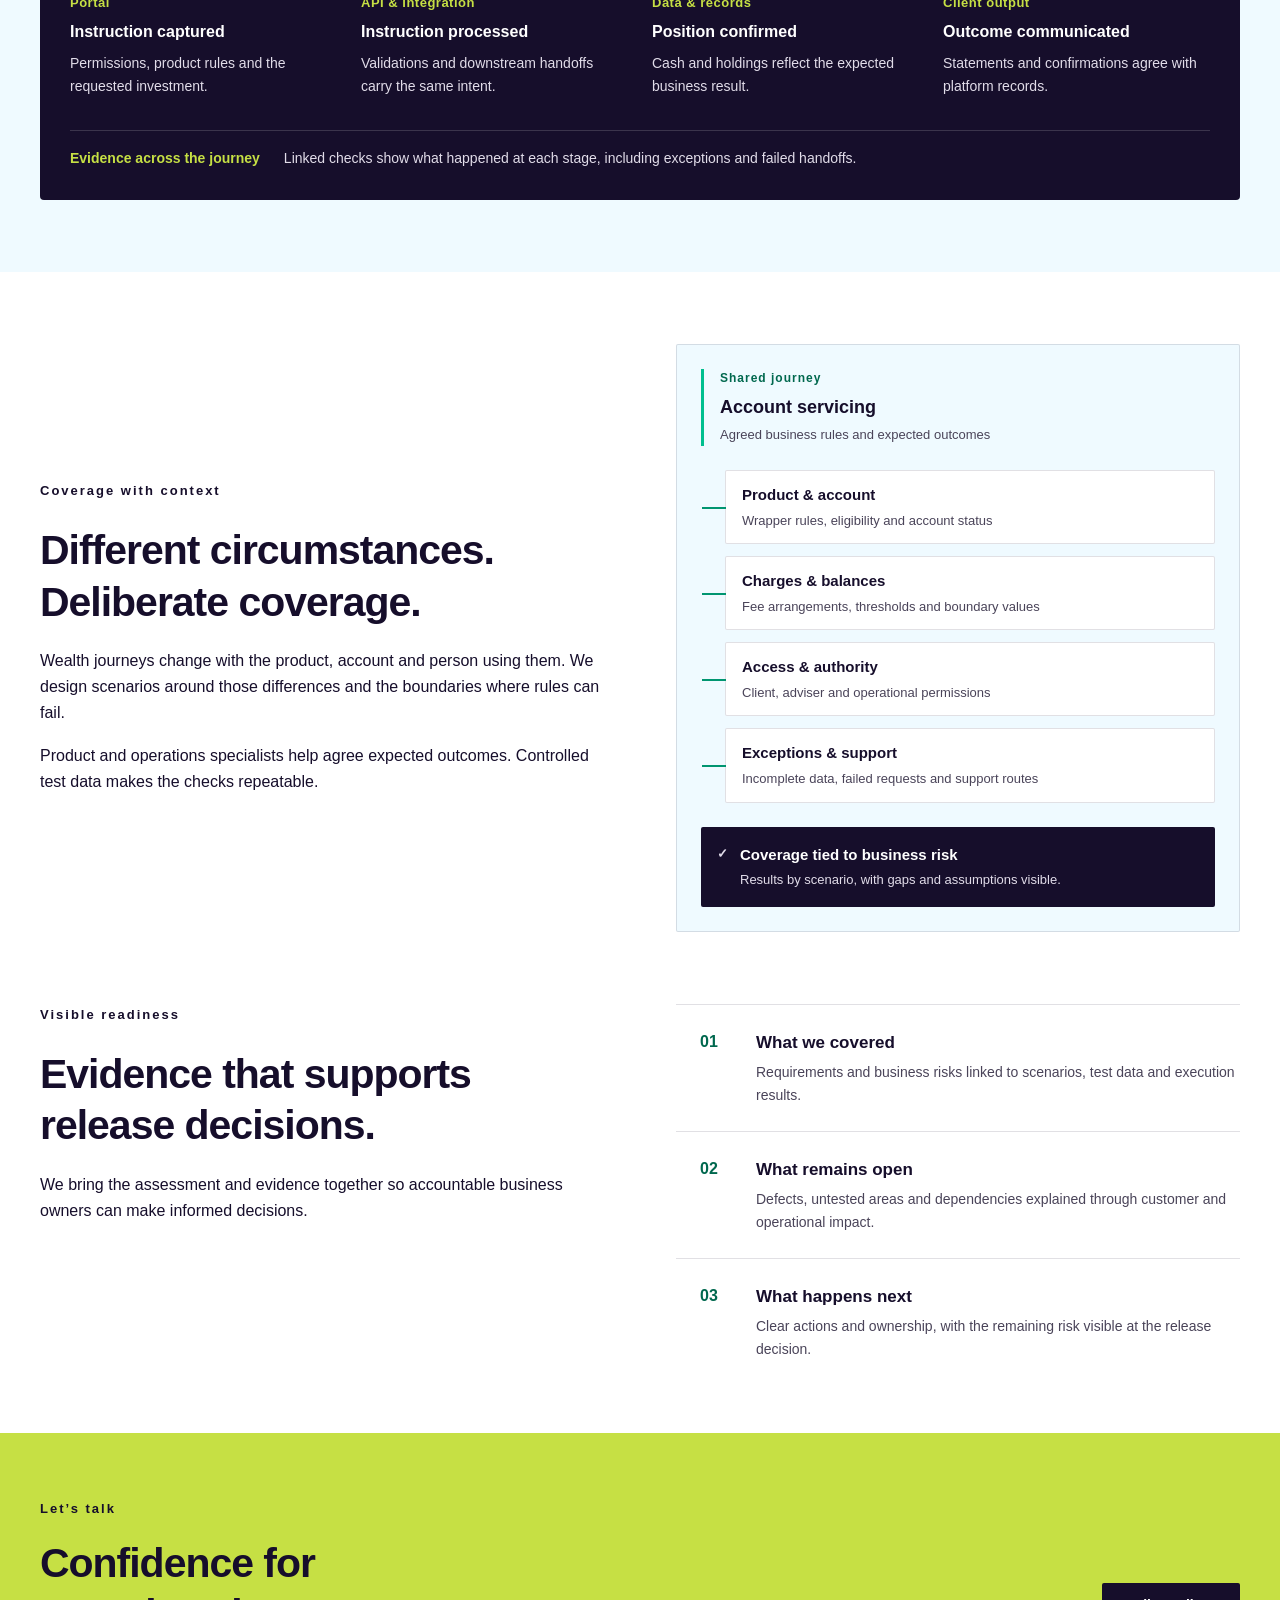
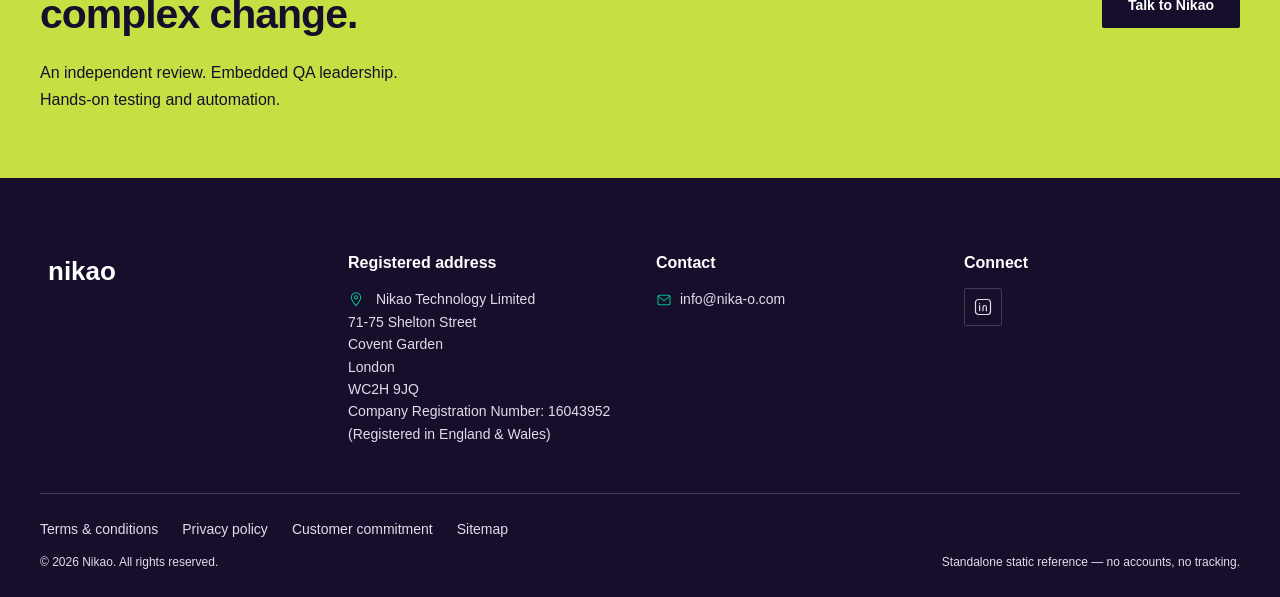
==== commit 84dae4c5: "Rework the Overview and AI tabs Overview keeps its structure and gains three sections after the exis" ====
--- a/index.html
+++ b/index.html
@@ -34,29 +34,30 @@
         <div class="wrap hero-grid">
           <div>
             <div class="eyebrow">Quality engineering &amp; assurance</div>
-            <h1>Confidence in <span class="teal">design.</span><br>Confidence in <span class="green">delivery.</span></h1>
-            <p class="lead">Experienced assurance leadership.<br>Hands-on engineering. Clear release evidence.</p>
-            <p class="intro">We bring deep wealth and investment expertise to large-scale programmes, complex data and business migrations, and scalable, reliable platforms.</p>
+            <h1>Quality engineering.<br><span class="teal">Business understanding.</span><br><span class="green">Release confidence.</span></h1>
+            <p class="lead">Confidence in the business outcomes behind every release.</p>
+            <p class="intro">We combine deep wealth and investment knowledge with hands-on testing and automation, helping teams deliver reliable financial services platforms.</p>
             <button class="button lime" type="button" data-go-tab="capabilities">Explore our capabilities</button>
           </div>
-          <aside class="hero-quality" aria-labelledby="quality-heading">
+          <aside class="hero-quality" aria-labelledby="quality-heading" data-reveal="v">
             <div class="eyebrow">Quality built into delivery</div>
             <h2 id="quality-heading">From business risk<br>to release confidence.</h2>
-            <div class="quality-point">
+            <span class="rev-rule" aria-hidden="true"></span>
+            <div class="quality-point" data-item>
               <span class="quality-number">01.</span>
               <div>
                 <h3>Focus on what matters</h3>
                 <p>Prioritise customer journeys, operational controls and the consequences of failure.</p>
               </div>
             </div>
-            <div class="quality-point">
+            <div class="quality-point" data-item>
               <span class="quality-number">02.</span>
               <div>
                 <h3>Test across the platform</h3>
                 <p>Connect functional testing with API, integration and data checks. Automate repeatable controls at the right layer.</p>
               </div>
             </div>
-            <div class="quality-point">
+            <div class="quality-point" data-item>
               <span class="quality-number">03.</span>
               <div>
                 <h3>Make readiness visible</h3>
@@ -77,13 +78,139 @@
           <div class="eyebrow">Established expertise</div>
           <h2 id="experience-heading">Experience that anticipates<br>delivery risk.</h2>
           <p>Our QA leaders have built and led teams across functional testing, performance and automation for complex wealth and financial services platforms.</p>
-          <p>Our founding team brings deep QA and quality engineering experience across regulated products, digital transformation, platform delivery, vendors and complex partner ecosystems.</p>
+          <p>Our QA specialists bring established experience delivering regulated products and complex platform change, working alongside product teams, vendors and delivery partners.</p>
         </div>
         <div class="experience-insight">
-          <h3>Product knowledge applied to delivery</h3>
-          <p>Our deep product and market knowledge helps us recognise where complex change can fail and put practical controls in place early.</p>
-          <p>We connect requirements, data and platform behaviour with the customer and operational outcomes that must work.</p>
-        </div>
+          <h3>The business outcome matters</h3>
+          <p>A completed transaction can still produce an incorrect charge, balance or statement. Our tests examine the rules behind the journey and the consequences of getting them wrong.</p>
+          <p>Product knowledge helps us identify where delivery can fail and put the right checks in place early.</p>
+        </div>
+      </section>
+
+      <section class="connected" aria-labelledby="connected-heading">
+        <div class="wrap">
+          <div class="connected-head">
+            <div>
+              <div class="eyebrow">Connected assurance</div>
+              <h2 id="connected-heading">One instruction.<br>A complete business outcome.</h2>
+            </div>
+            <p>We follow critical journeys across screens, services and data, checking that each handoff preserves the intended result.</p>
+          </div>
+
+          <div class="journey-card">
+            <div class="journey-head">
+              <span class="journey-kicker">Example journey</span>
+              <strong>An investment instruction</strong>
+            </div>
+            <div class="journey-steps" data-reveal="h">
+              <div class="journey-step" data-item>
+                <span class="seg" aria-hidden="true"></span>
+                <span class="journey-dot">01</span>
+                <span class="journey-label">Portal</span>
+                <strong>Instruction captured</strong>
+                <p>Permissions, product rules and the requested investment.</p>
+              </div>
+              <div class="journey-step" data-item>
+                <span class="seg" aria-hidden="true"></span>
+                <span class="journey-dot">02</span>
+                <span class="journey-label">API &amp; integration</span>
+                <strong>Instruction processed</strong>
+                <p>Validations and downstream handoffs carry the same intent.</p>
+              </div>
+              <div class="journey-step" data-item>
+                <span class="seg final" aria-hidden="true"></span>
+                <span class="journey-dot">03</span>
+                <span class="journey-label">Data &amp; records</span>
+                <strong>Position confirmed</strong>
+                <p>Cash and holdings reflect the expected business result.</p>
+              </div>
+              <div class="journey-step" data-item>
+                <span class="journey-dot">04</span>
+                <span class="journey-label">Client output</span>
+                <strong>Outcome communicated</strong>
+                <p>Statements and confirmations agree with platform records.</p>
+              </div>
+            </div>
+            <div class="journey-foot">
+              <strong>Evidence across the journey</strong>
+              <span>Linked checks show what happened at each stage, including exceptions and failed handoffs.</span>
+            </div>
+          </div>
+        </div>
+      </section>
+
+      <section class="coverage wrap" aria-labelledby="coverage-heading">
+        <div class="coverage-copy">
+          <div class="eyebrow eyebrow-ink">Coverage with context</div>
+          <h2 id="coverage-heading">Different circumstances.<br>Deliberate coverage.</h2>
+          <p>Wealth journeys change with the product, account and person using them. We design scenarios around those differences and the boundaries where rules can fail.</p>
+          <p>Product and operations specialists help agree expected outcomes. Controlled test data makes the checks repeatable.</p>
+        </div>
+        <div class="coverage-panel" data-reveal="v">
+          <div class="cov-head">
+            <span class="cov-kicker">Shared journey</span>
+            <strong>Account servicing</strong>
+            <span class="cov-sub">Agreed business rules and expected outcomes</span>
+          </div>
+          <div class="cov-list">
+            <span class="rev-rule cov-rule" aria-hidden="true"></span>
+            <div class="cov-card" data-item>
+              <strong>Product &amp; account</strong>
+              <span>Wrapper rules, eligibility and account status</span>
+            </div>
+            <div class="cov-card" data-item>
+              <strong>Charges &amp; balances</strong>
+              <span>Fee arrangements, thresholds and boundary values</span>
+            </div>
+            <div class="cov-card" data-item>
+              <strong>Access &amp; authority</strong>
+              <span>Client, adviser and operational permissions</span>
+            </div>
+            <div class="cov-card" data-item>
+              <strong>Exceptions &amp; support</strong>
+              <span>Incomplete data, failed requests and support routes</span>
+            </div>
+          </div>
+          <div class="cov-outcome" data-item>
+            <span class="cov-tick" aria-hidden="true">&#10003;</span>
+            <div>
+              <strong>Coverage tied to business risk</strong>
+              <span>Results by scenario, with gaps and assumptions visible.</span>
+            </div>
+          </div>
+        </div>
+      </section>
+
+      <section class="readiness wrap" aria-labelledby="readiness-heading">
+        <div class="readiness-copy">
+          <div class="eyebrow eyebrow-ink">Visible readiness</div>
+          <h2 id="readiness-heading">Evidence that supports<br>release decisions.</h2>
+          <p>We bring the assessment and evidence together so accountable business owners can make informed decisions.</p>
+        </div>
+        <ol class="readiness-rows" data-reveal="v">
+          <span class="rev-rule rd-rule" aria-hidden="true"></span>
+          <li data-item>
+            <span class="rd-num">01</span>
+            <div>
+              <strong>What we covered</strong>
+              <p>Requirements and business risks linked to scenarios, test data and execution results.</p>
+            </div>
+          </li>
+          <li data-item>
+            <span class="rd-num">02</span>
+            <div>
+              <strong>What remains open</strong>
+              <p>Defects, untested areas and dependencies explained through customer and operational impact.</p>
+            </div>
+          </li>
+          <li data-item>
+            <span class="rd-num">03</span>
+            <div>
+              <strong>What happens next</strong>
+              <p>Clear actions and ownership, with the remaining risk visible at the release decision.</p>
+            </div>
+          </li>
+        </ol>
       </section>
     </section>
 
@@ -97,8 +224,8 @@
         </div>
       </div>
       <div class="wrap section-pad">
-        <div class="cards">
-          <article>
+        <div class="cards" data-reveal="g">
+          <article data-item>
             <span class="number">01.</span>
             <h3>Quality strategy &amp;<br>independent assurance</h3>
             <p>Bring clarity to coverage, ownership and release readiness. We define risk-led strategies and turn test evidence into a clear view of progress and remaining risk.</p>
@@ -112,7 +239,7 @@
               </ul>
             </details>
           </article>
-          <article>
+          <article data-item>
             <span class="number">02.</span>
             <h3>Functional &amp;<br>end-to-end testing</h3>
             <p>Validate the journeys that matter to customers, advisers and operations. Structured testing and exploration cover everyday behaviour, exceptions and dependencies.</p>
@@ -126,7 +253,7 @@
               </ul>
             </details>
           </article>
-          <article>
+          <article data-item>
             <span class="number">03.</span>
             <h3>Test automation &amp;<br>continuous quality</h3>
             <p>Build trusted, maintainable automation. We design layered frameworks and integrate repeatable checks into delivery pipelines, bringing feedback closer to the change.</p>
@@ -140,7 +267,7 @@
               </ul>
             </details>
           </article>
-          <article>
+          <article data-item>
             <span class="number">04.</span>
             <h3>API, integration &amp;<br>data assurance</h3>
             <p>Follow the transaction beyond the screen. Validate interfaces, feeds, transformations and downstream outputs across connected platforms and services.</p>
@@ -154,7 +281,7 @@
               </ul>
             </details>
           </article>
-          <article>
+          <article data-item>
             <span class="number">05.</span>
             <h3>Migration &amp;<br>release assurance</h3>
             <p>Prove the migration progressively. Validate accurate, serviceable customer records, reconciled financial positions and working journeys, with evidence of readiness at each stage.</p>
@@ -170,7 +297,7 @@
               </ul>
             </details>
           </article>
-          <article>
+          <article data-item>
             <span class="number">06.</span>
             <h3>Performance &amp;<br>operational readiness</h3>
             <p>Understand how the platform behaves under pressure. Shape testing around business peaks, processing volumes and recovery needs alongside engineering and operational teams.</p>
@@ -224,43 +351,60 @@
     <section class="tabpanel" id="panel-ai" role="tabpanel" aria-labelledby="tab-ai" data-track="testing" tabindex="-1" hidden>
       <div class="hero compact">
         <div class="wrap">
-          <div class="eyebrow">AI &amp; quality</div>
-          <h1>Accelerate the work.<br>Keep the accountability.</h1>
-          <p class="lead">Apply AI where it adds practical value, with human review and traceable evidence.</p>
-        </div>
-      </div>
-      <div class="wrap ai section-pad">
-        <div class="ai-heading">
-          <div class="ai-assurance">
-            <span class="small-label">Assurance for AI-enabled products</span>
-            <h3>Evaluate the behaviour that matters.</h3>
-            <p>Define scenarios for output quality, workflow behaviour, guardrails and failure handling, with clear acceptance criteria.</p>
-          </div>
-        </div>
-        <div class="ai-steps">
-          <div class="quality-point">
-            <span class="quality-number">01.</span>
-            <div>
-              <h3>Identify useful applications</h3>
-              <p>Focus AI assistance on time-consuming work: scenario design, automation development, maintenance and defect analysis.</p>
-            </div>
-          </div>
-          <div class="quality-point">
-            <span class="quality-number">02.</span>
-            <div>
-              <h3>Review before execution</h3>
-              <p>Review findings and candidate journeys before creating scripts. Engineers check the outputs and retain ownership of quality decisions.</p>
-            </div>
-          </div>
-          <div class="quality-point">
-            <span class="quality-number">03.</span>
-            <div>
-              <h3>Measure the value</h3>
-              <p>Assess time saved alongside rework, coverage and suite reliability. Use the evidence to decide where AI adds value.</p>
-            </div>
-          </div>
-        </div>
-      </div>
+          <div class="eyebrow">AI &amp; quality engineering</div>
+          <h2 class="banner-title">AI assistance.<br>Engineering accountability.</h2>
+          <p class="lead">We apply AI selectively to analysis, scenario drafting and automation development. Engineers own the checks and the decisions.</p>
+        </div>
+      </div>
+      <section class="aiq">
+        <div class="wrap">
+          <div class="aiq-card">
+            <div class="aiq-flow" data-reveal="h">
+              <div class="aiq-step" data-item>
+                <span class="seg" aria-hidden="true"></span>
+                <span class="aiq-dot">01</span>
+                <strong>Understand the change</strong>
+                <p>Bring requirements, product knowledge and existing coverage together.</p>
+                <span class="aiq-tick">Scope agreed</span>
+              </div>
+              <div class="aiq-step" data-item>
+                <span class="seg" aria-hidden="true"></span>
+                <span class="aiq-dot">02</span>
+                <strong>Shape the scenarios</strong>
+                <p>Use AI to assist drafting. Review expected outcomes and remove duplication.</p>
+                <span class="aiq-tick">Engineer review</span>
+              </div>
+              <div class="aiq-step" data-item>
+                <span class="seg" aria-hidden="true"></span>
+                <span class="aiq-dot">03</span>
+                <strong>Build &amp; verify</strong>
+                <p>Develop maintainable checks and confirm they detect the intended failures.</p>
+                <span class="aiq-tick">Changes approved</span>
+              </div>
+              <div class="aiq-step" data-item>
+                <span class="aiq-dot">04</span>
+                <strong>Execute &amp; assess</strong>
+                <p>Run approved tests, investigate results and retain traceable evidence.</p>
+                <span class="aiq-tick">Evidence assessed</span>
+              </div>
+            </div>
+            <div class="aiq-band">
+              <strong>Learning feeds back into coverage</strong>
+              <span>Investigated failures and product changes inform the next review of scenarios and automation.</span>
+            </div>
+          </div>
+          <div class="aiq-cols">
+            <div>
+              <h3>Value we can assess</h3>
+              <p>Time saved alongside rework, coverage and suite reliability informs where AI earns its place.</p>
+            </div>
+            <div>
+              <h3>Assurance for AI-enabled products</h3>
+              <p>Define tests for output quality, workflow behaviour, guardrails and failure handling against agreed acceptance criteria.</p>
+            </div>
+          </div>
+        </div>
+      </section>
     </section>
 
     <!-- ================= GROWTH HUB (shared by all tracks) ================= -->
@@ -294,7 +438,7 @@
           <div class="wrap">
             <div class="eyebrow">Why this exists</div>
             <h2>A single, honest map of where to learn testing — instead of forty open tabs.</h2>
-            <div class="pillars">
+            <div class="pillars" data-reveal="h">
               <div>
                 <span>01.</span>
                 <h3>Source-backed</h3>
--- a/styles.css
+++ b/styles.css
@@ -202,7 +202,7 @@
 }
 .hero > * { position: relative; }
 .hero.compact { padding: var(--space-8) 0; }
-.hero.compact h1 { margin-bottom: var(--space-4); }
+.hero.compact h1, .hero.compact .banner-title { margin-bottom: var(--space-4); }
 .hero.compact .lead { margin-bottom: 0; }
 
 .eyebrow {
@@ -448,6 +448,171 @@
 }
 .empty-state h3 { margin-bottom: var(--space-2); }
 .empty-state p { margin-bottom: 0; color: var(--fg-2); }
+
+/* ================= OVERVIEW: CONNECTED ASSURANCE ================= */
+/* Flow lines use #009570, not brand teal: #00bf8f is 2.2:1 on pale and
+   2.4:1 on white, under the 3:1 that meaningful graphics need. Lime is
+   only ever text on dark, or a fill behind an ink outline. */
+:root { --flow: #009570; }
+
+.banner-title { font-size: clamp(2.3rem, 4.3vw, 3.5rem); line-height: 1.23; letter-spacing: -1.6px; margin-bottom: 26px; }
+.eyebrow-ink { color: var(--ink); }
+
+.connected { background: var(--pale); padding: var(--space-8) 0; }
+.connected-head { display: grid; grid-template-columns: 1.1fr 1fr; gap: var(--space-7); align-items: end; margin-bottom: var(--space-6); }
+.connected-head h2 { margin-bottom: 0; }
+.connected-head p { margin-bottom: 0; max-width: 46ch; }
+
+.journey-card { background: var(--purple); color: #fff; border-radius: 4px; padding: 30px; }
+.journey-head { display: flex; flex-wrap: wrap; align-items: baseline; gap: var(--space-3) var(--space-5);
+  padding-bottom: var(--space-4); border-bottom: 1px solid #ffffff28; }
+.journey-kicker { color: var(--lime); font-size: 13px; font-weight: var(--weight-bold); letter-spacing: 1px; }
+.journey-head strong { font-size: 19px; }
+
+.journey-steps { position: relative; display: grid; grid-template-columns: repeat(4, 1fr); gap: var(--space-5); padding-top: var(--space-6); }
+.journey-step { position: relative; display: flex; flex-direction: column; align-items: flex-start; gap: 6px; }
+/* each segment runs from its own circle's edge to the next circle's edge,
+   so it stays aligned at any column width */
+.journey-step .seg { position: absolute; top: 16px; left: 34px; right: calc(-1 * var(--space-5)); height: 2px;
+  background: var(--flow); transform-origin: left; }
+.journey-step .seg.final { background: var(--lime); }
+.journey-dot {
+  width: 34px; height: 34px; border-radius: 50%; border: 1px solid var(--teal);
+  background: var(--purple); color: var(--lime);
+  display: inline-flex; align-items: center; justify-content: center;
+  font-size: 13px; font-weight: var(--weight-bold); position: relative; z-index: 1; margin-bottom: var(--space-3);
+}
+.journey-label { color: var(--lime); font-size: 13px; font-weight: var(--weight-bold); letter-spacing: .5px; }
+.journey-step strong { font-size: 16px; }
+.journey-step p { color: var(--fg-inverse-muted); font-size: 14px; margin-bottom: 0; }
+.journey-foot { display: flex; flex-wrap: wrap; gap: var(--space-2) var(--space-5); align-items: baseline;
+  margin-top: var(--space-6); padding-top: var(--space-4); border-top: 1px solid #ffffff28; }
+.journey-foot strong { color: var(--lime); font-size: 14px; }
+.journey-foot span { color: var(--fg-inverse-muted); font-size: 14px; }
+
+/* ================= OVERVIEW: COVERAGE WITH CONTEXT ================= */
+.coverage { display: grid; grid-template-columns: 1fr 1fr; gap: var(--space-8); padding-top: var(--space-8); padding-bottom: var(--space-8); }
+.coverage-copy { align-self: center; }
+.coverage-copy p { margin-bottom: var(--space-4); }
+.coverage-copy p:last-child { margin-bottom: 0; }
+.coverage-panel { border: 1px solid var(--hairline); background: var(--pale); border-radius: var(--radius); padding: var(--space-5); }
+.cov-head { border-left: 3px solid var(--teal); padding-left: var(--space-4); margin-bottom: var(--space-5); }
+.cov-kicker { display: block; color: var(--green-ink); font-size: 12px; font-weight: var(--weight-bold); letter-spacing: 1px; margin-bottom: 4px; }
+.cov-head strong { display: block; font-size: 18px; }
+.cov-sub { display: block; font-size: 13px; color: var(--fg-2); margin-top: 2px; }
+.cov-list { position: relative; padding-left: var(--space-5); display: flex; flex-direction: column; gap: var(--space-3); }
+.cov-rule { position: absolute; left: 0; top: 10px; bottom: 10px; width: 2px; background: var(--flow); transform-origin: top; }
+.cov-card { position: relative; background: #fff; border: 1px solid var(--hairline); border-radius: var(--radius); padding: var(--space-3) var(--space-4); }
+.cov-card::before { content: ""; position: absolute; left: calc(-1 * var(--space-5)); top: 50%; width: var(--space-5); height: 2px; background: var(--flow); }
+.cov-card strong { display: block; font-size: 15px; }
+.cov-card span { display: block; font-size: 13px; color: var(--fg-2); margin-top: 2px; }
+.cov-outcome { display: flex; gap: var(--space-3); background: var(--purple); color: #fff; border-radius: var(--radius); padding: var(--space-4); margin-top: var(--space-5); }
+.cov-tick { color: var(--lime); font-weight: var(--weight-bold); font-size: 16px; line-height: 1.4; }
+.cov-outcome strong { display: block; font-size: 15px; }
+.cov-outcome span { display: block; font-size: 13px; color: var(--fg-inverse-muted); margin-top: 2px; }
+
+/* ================= OVERVIEW: VISIBLE READINESS ================= */
+.readiness { display: grid; grid-template-columns: 1fr 1fr; gap: var(--space-8); padding-bottom: var(--space-8); }
+.readiness-copy { align-self: start; }
+.readiness-copy p { margin-bottom: 0; }
+.readiness-rows { position: relative; list-style: none; margin: 0; padding: 0; }
+.rd-rule { position: absolute; left: 0; top: 0; bottom: 0; width: 2px; background: var(--flow); transform-origin: top; }
+.readiness-rows li { display: grid; grid-template-columns: 44px 1fr; gap: var(--space-3); padding: var(--space-5) 0 var(--space-5) var(--space-5); border-top: 1px solid var(--hairline); }
+.readiness-rows li:first-child { border-top: 0; padding-top: 0; }
+.readiness-rows li:last-child { padding-bottom: 0; }
+.rd-num { color: var(--green-ink); font-weight: var(--weight-bold); font-size: 16px; }
+.readiness-rows strong { display: block; font-size: 17px; margin-bottom: 4px; }
+.readiness-rows p { font-size: 14px; color: var(--fg-2); margin-bottom: 0; }
+
+/* ================= AI & QUALITY ================= */
+.aiq { background: var(--pale); padding: var(--space-8) 0; }
+.aiq-card { background: #fff; border: 1px solid var(--hairline); border-radius: var(--radius); padding: var(--space-6); }
+.aiq-flow { position: relative; display: grid; grid-template-columns: repeat(4, 1fr); gap: var(--space-5); }
+.aiq-step { position: relative; display: flex; flex-direction: column; align-items: flex-start; gap: 6px; }
+.aiq-step .seg { position: absolute; top: 16px; left: 34px; right: calc(-1 * var(--space-5)); height: 2px;
+  background: var(--flow); transform-origin: left; }
+.aiq-dot {
+  width: 34px; height: 34px; border-radius: 50%; background: var(--purple); color: var(--lime);
+  display: inline-flex; align-items: center; justify-content: center;
+  font-size: 13px; font-weight: var(--weight-bold); position: relative; z-index: 1; margin-bottom: var(--space-3);
+}
+.aiq-step strong { font-size: 16px; }
+.aiq-step p { font-size: 14px; color: var(--fg-2); margin-bottom: var(--space-3); }
+.aiq-tick { margin-top: auto; padding-top: var(--space-3); border-top: 1px solid var(--hairline); width: 100%;
+  color: var(--green-ink); font-size: 13px; font-weight: var(--weight-bold); }
+.aiq-band { display: flex; flex-wrap: wrap; gap: var(--space-2) var(--space-5); align-items: baseline;
+  background: var(--purple); border-radius: var(--radius); padding: var(--space-4); margin-top: var(--space-6); }
+.aiq-band strong { color: var(--lime); font-size: 14px; }
+.aiq-band span { color: var(--fg-inverse-muted); font-size: 14px; }
+.aiq-cols { display: grid; grid-template-columns: 1fr 1fr; gap: var(--space-7); margin-top: var(--space-7); }
+.aiq-cols h3 { font-size: 18px; margin-bottom: var(--space-2); }
+.aiq-cols p { font-size: var(--text-body-sm); margin-bottom: 0; }
+
+/* ================= REVEAL ================= */
+/* Everything is visible by default. Only when JS adds html.reveal-ready do
+   items start hidden, so the content never depends on script. Transform and
+   opacity only, so nothing shifts layout. */
+.rev-rule { display: none; }
+html.reveal-ready .rev-rule { display: block; }
+html.reveal-ready [data-reveal] [data-item] { opacity: 0; transform: translateY(8px); visibility: hidden; }
+html.reveal-ready [data-reveal] .seg,
+html.reveal-ready [data-reveal] .rev-rule { transform: scaleX(0); }
+html.reveal-ready [data-reveal="v"] .rev-rule { transform: scaleY(0); }
+html.reveal-ready [data-reveal="h"] .journey-dot,
+html.reveal-ready [data-reveal="h"] .aiq-dot { transform: scale(.85); }
+
+html.reveal-ready [data-reveal].is-in [data-item] { visibility: visible; animation: revUp .34s ease-out both; animation-delay: var(--d, 0ms); }
+html.reveal-ready [data-reveal].is-in .seg { animation: revX .234s ease-out both; animation-delay: var(--d, 0ms); }
+html.reveal-ready [data-reveal="v"].is-in .rev-rule { animation: revY .6s ease-out both; }
+html.reveal-ready [data-reveal="h"].is-in .journey-dot,
+html.reveal-ready [data-reveal="h"].is-in .aiq-dot { animation: revPop .3s ease-out both; animation-delay: var(--d, 0ms); }
+
+/* Once a series has played, drop the animation and the identity transform.
+   A lingering transform keeps the element composited and switches its text
+   to greyscale antialiasing, so the finished state would not match the
+   reduced-motion render pixel for pixel. */
+html.reveal-ready [data-reveal].is-done [data-item],
+html.reveal-ready [data-reveal].is-done .seg,
+html.reveal-ready [data-reveal].is-done .rev-rule,
+html.reveal-ready [data-reveal].is-done .journey-dot,
+html.reveal-ready [data-reveal].is-done .aiq-dot {
+  opacity: 1; transform: none; animation: none; visibility: visible;
+}
+@keyframes revUp  { to { opacity: 1; transform: none; } }
+@keyframes revX   { to { transform: scaleX(1); } }
+@keyframes revY   { to { transform: scaleY(1); } }
+@keyframes revPop { to { transform: scale(1); } }
+
+@media (max-width: 1000px) {
+  .connected-head { grid-template-columns: 1fr; gap: var(--space-4); align-items: start; }
+}
+@media (max-width: 960px) {
+  .coverage { grid-template-columns: 1fr; gap: var(--space-6); }
+  .readiness { grid-template-columns: 1fr; gap: var(--space-6); }
+}
+@media (max-width: 700px) {
+  .connected { padding: 55px 0; }
+  .journey-card { padding: 22px; }
+  /* steps become a vertical timeline with the connector down the left */
+  .journey-steps { grid-template-columns: 1fr; gap: var(--space-5); padding-top: var(--space-5); }
+  .journey-step .seg { top: 34px; left: 16px; right: auto; width: 2px; height: auto;
+    bottom: calc(-1 * var(--space-5)); transform-origin: top; }
+  html.reveal-ready [data-reveal] .seg { transform: scaleY(0); }
+  html.reveal-ready [data-reveal].is-in .seg { animation-name: revY; animation-duration: .234s; }
+  .journey-step { display: grid; grid-template-columns: 34px 1fr; column-gap: var(--space-4); row-gap: 4px; align-items: start; }
+  .journey-dot { grid-row: 1 / span 3; margin-bottom: 0; }
+  .aiq { padding: 55px 0; }
+  .aiq-card { padding: 22px; }
+  .aiq-flow { grid-template-columns: 1fr; gap: var(--space-5); }
+  .aiq-step .seg { top: 34px; left: 16px; right: auto; width: 2px; height: auto;
+    bottom: calc(-1 * var(--space-5)); transform-origin: top; }
+  .aiq-step { display: grid; grid-template-columns: 34px 1fr; column-gap: var(--space-4); row-gap: 4px; align-items: start; }
+  .aiq-dot { grid-row: 1 / span 4; margin-bottom: 0; }
+  .aiq-tick { width: auto; }
+  .aiq-cols { grid-template-columns: 1fr; gap: var(--space-5); }
+  .coverage, .readiness { padding-top: 55px; padding-bottom: 55px; }
+  .readiness { padding-top: 0; }
+}
 
 /* ================= FOOTER ================= */
 .site-footer { background: var(--purple); color: var(--fg-inverse-muted); padding: var(--space-8) 0 var(--space-5); }
@@ -546,4 +711,11 @@
   .button, .action-button, .skill-card { transition: none; }
   .button:hover, .action-button:hover, .skill-card:hover { transform: none; }
   .tabpanel.is-entering { animation: none; }
-}
+  html.reveal-ready [data-reveal] [data-item],
+  html.reveal-ready [data-reveal] .seg,
+  html.reveal-ready [data-reveal] .rev-rule,
+  html.reveal-ready [data-reveal] .journey-dot,
+  html.reveal-ready [data-reveal] .aiq-dot {
+    opacity: 1 !important; transform: none !important; animation: none !important; visibility: visible !important;
+  }
+}
